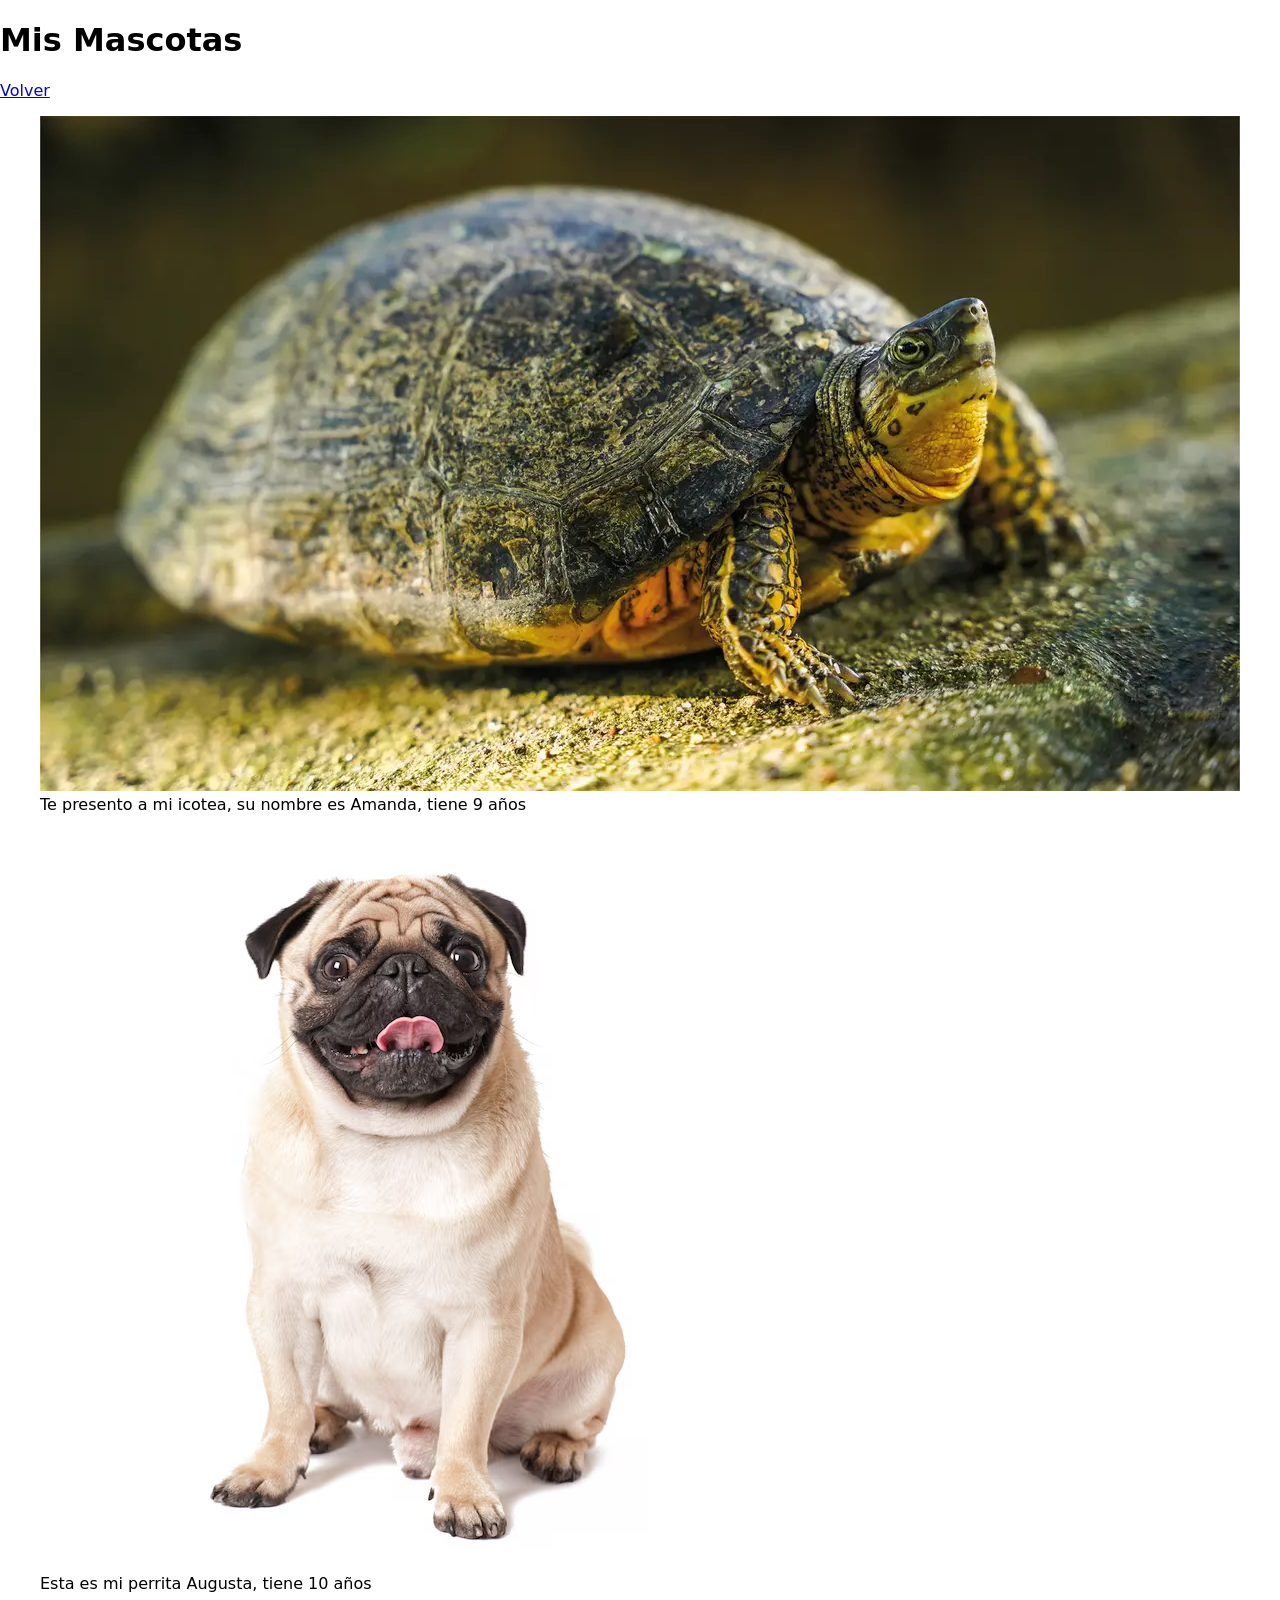
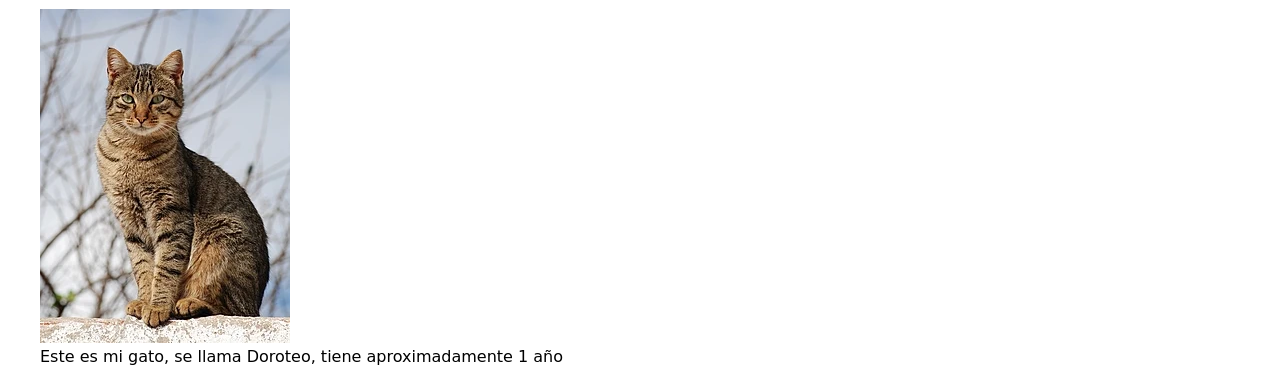
==== HTML/mascotas.html @ 82df850d "trabajando en el css" ====
<!DOCTYPE html>
<html lang="en">
<head>
    <meta charset="UTF-8">
    <meta name="viewport" content="width=device-width, initial-scale=1.0">
    <title>Document</title>
    <link rel="stylesheet" href="../styles/mascotas.css">
</head>
<body>
    <header class="encabezado">
        <h1 class="title-mascotas">Mis Mascotas</h1>
        <nav class="navegacion-panel">
            <div><a class="link-home" href="./index.html">Volver</a></div>
        </nav>
    </header>
    <main class="contenedor-mascotas">
        <section class="contenedor-imagenes">
            <figure class="contenedor-imagen-mascota">
                <img class="imagen-mascota" src="../mascotas-images/img-galeria-3-icotea-colombiana.webp" alt="la imagen de mi icotea 'Amanda'">
                <figcaption class="description-mascota">Te presento a mi icotea, su nombre es Amanda, tiene 9 años</figcaption>
            </figure>
            <figure class="contenedor-imagen-mascota">
                <img class="imagen-mascota" src="../mascotas-images/perro-pug-aislado-sobre-fondo-blanco_2829-11416.avif" alt="la imagen de mi perra 'Augusta'">
                <figcaption class="description-mascota">Esta es mi perrita Augusta, tiene 10 años</figcaption>
            </figure>
            <figure class="contenedor-imagen-mascota">
                <img class="imagen-mascota" src="../mascotas-images/Cat_November_2010-1a.jpg.webp" alt="la imagen de mi gato 'Doroteo'">
                <figcaption class="description-mascota">Este es mi gato, se llama Doroteo, tiene aproximadamente 1 año </figcaption>
            </figure>
        </section>
    </main>
</body>
</html>
---- styles/mascotas.css ----
body{
    padding: 0;
    margin: 0;
    width: 100vw;
    height: 100vh;
    box-sizing: border-box;
    font-family:system-ui, -apple-system, BlinkMacSystemFont, 'Segoe UI', Roboto, Oxygen, Ubuntu, Cantarell, 'Open Sans', 'Helvetica Neue', sans-serif;
}
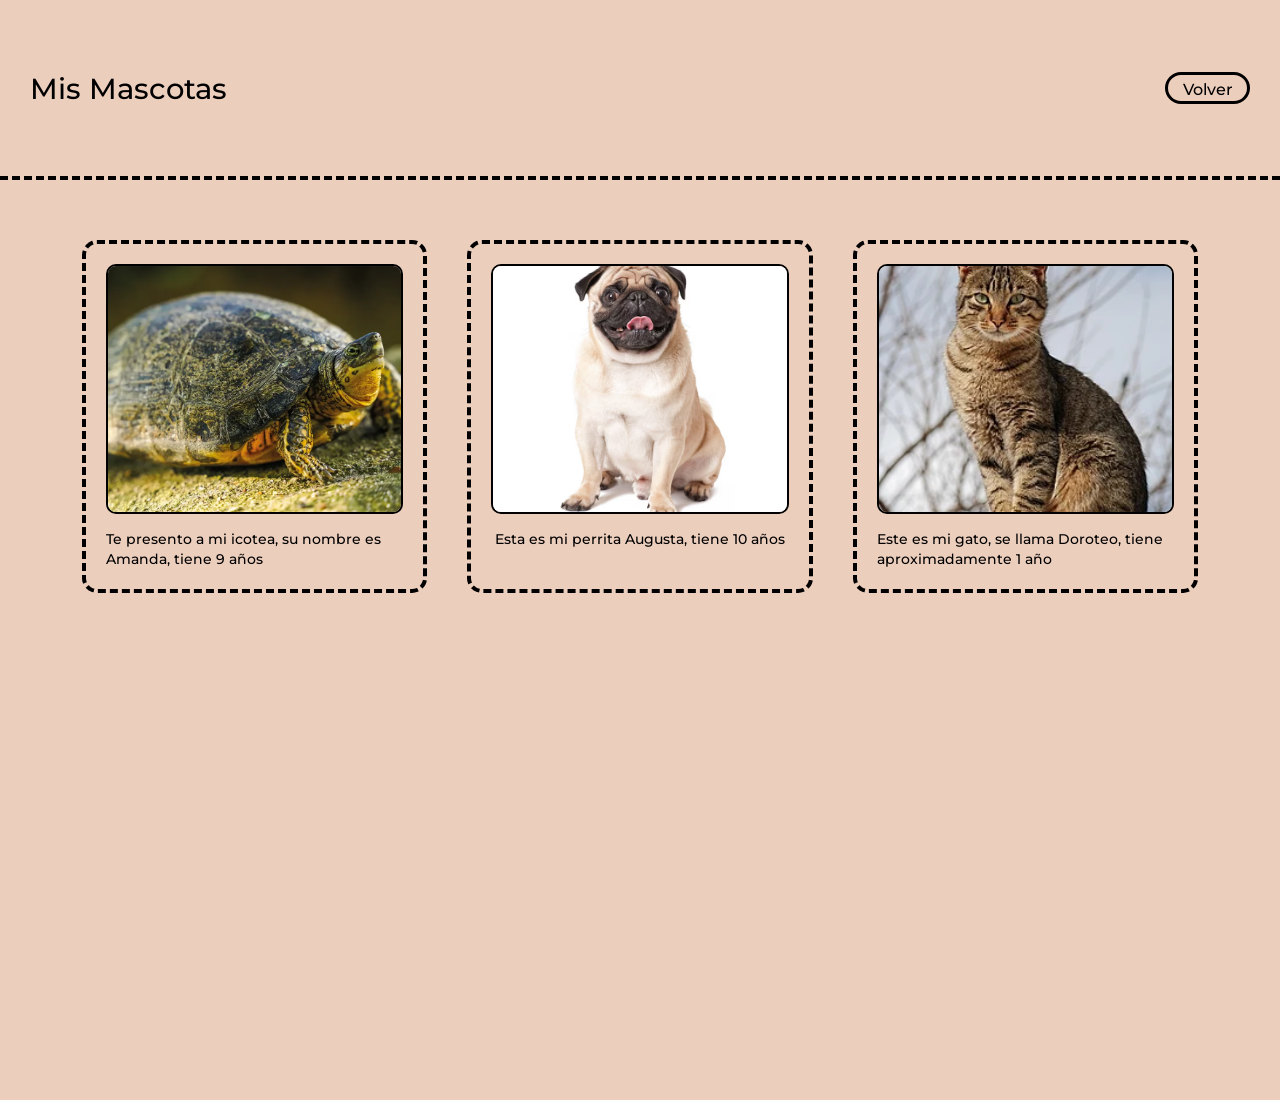
==== commit e2975e6a: "agregando correcciones y animaciones" ====
--- a/HTML/mascotas.html
+++ b/HTML/mascotas.html
@@ -5,6 +5,8 @@
     <meta name="viewport" content="width=device-width, initial-scale=1.0">
     <title>Document</title>
     <link rel="stylesheet" href="../styles/mascotas.css">
+    <!--fuente-->
+    <link href="https://fonts.googleapis.com/css2?family=Montserrat:wght@600;700&display=swap" rel="stylesheet">
 </head>
 <body>
     <header class="encabezado">
--- a/styles/mascotas.css
+++ b/styles/mascotas.css
@@ -1,8 +1,110 @@
-body{
+*, *::before, *::after {
+    margin: 0;
     padding: 0;
-    margin: 0;
-    width: 100vw;
-    height: 100vh;
     box-sizing: border-box;
-    font-family:system-ui, -apple-system, BlinkMacSystemFont, 'Segoe UI', Roboto, Oxygen, Ubuntu, Cantarell, 'Open Sans', 'Helvetica Neue', sans-serif;
+}
+
+body {
+    background-color: #eccebd; /* Mismo fondo que tu index */
+    font-family: 'Montserrat', sans-serif;
+    min-height: 100vh;
+}
+
+/* Reutilizando el estilo de tu encabezado fixed */
+.encabezado {
+    display: flex;
+    flex-direction: row;
+    width: 100%;
+    height: 20%;
+    justify-content: space-between;
+    align-items: center;
+    border-bottom: 4px dashed black;
+    padding: 30px;
+    position: fixed;
+    top: 0;
+    left: 0;
+    background-color: #eccebd;
+    z-index: 1000;
+}
+
+.title-mascotas {
+    color: black;
+    font-weight: 500;
+    font-size: 1.8rem;
+}
+
+/* Botón volver con el estilo de tu nav original */
+.link-home {
+    display: inline-block;
+    color: black;
+    width: 85px;
+    height: 32px;
+    text-align: center;
+    text-decoration: none;
+    font-weight: 500;
+    border: solid 3px black;
+    border-radius: 50px;
+    padding: 5px;
+    transition: all ease-out 0.2s;
+}
+
+.link-home:hover {
+    background-color: rgb(200, 103, 13);
+    align-content: center;
+    width: 100px;
+    height: 40px;
+    border-color: transparent;
+}
+
+/* Contenedor principal */
+.contenedor-mascotas {
+    margin-top: 200px; /* Espacio para el header fixed */
+    padding: 40px 20px;
+    display: flex;
+    justify-content: center;
+}
+
+/* Galería en Grid para que sea responsiva */
+.contenedor-imagenes {
+    display: grid;
+    grid-template-columns: repeat(auto-fit, minmax(300px, 1fr));
+    gap: 40px;
+    width: 90%;
+    max-width: 1200px;
+}
+
+/* Las "cartas" de las mascotas */
+.contenedor-imagen-mascota {
+    display: flex;
+    flex-direction: column;
+    align-items: center;
+    background-color: transparent;
+    border: 4px dashed black; /* Estilo dashed de tus secciones */
+    border-radius: 15px;
+    padding: 20px;
+    transition: all ease-out 0.3s;
+}
+
+.contenedor-imagen-mascota:hover {
+
+    transform: translateY(-10px); /* Pequeño salto hacia arriba */
+    border-color: rgb(200, 103, 13);
+}
+
+/* Estilo de las imágenes */
+.imagen-mascota {
+    width: 100%;
+    height: 250px;
+    object-fit: cover; /* Para que las fotos no se deformen */
+    border-radius: 10px;
+    border: 2px solid black;
+    margin-bottom: 15px;
+}
+
+/* Pie de foto */
+.description-mascota {
+    font-weight: 500;
+    color: black;
+    line-height: 1.4;
+    font-size: 0.9rem;
 }
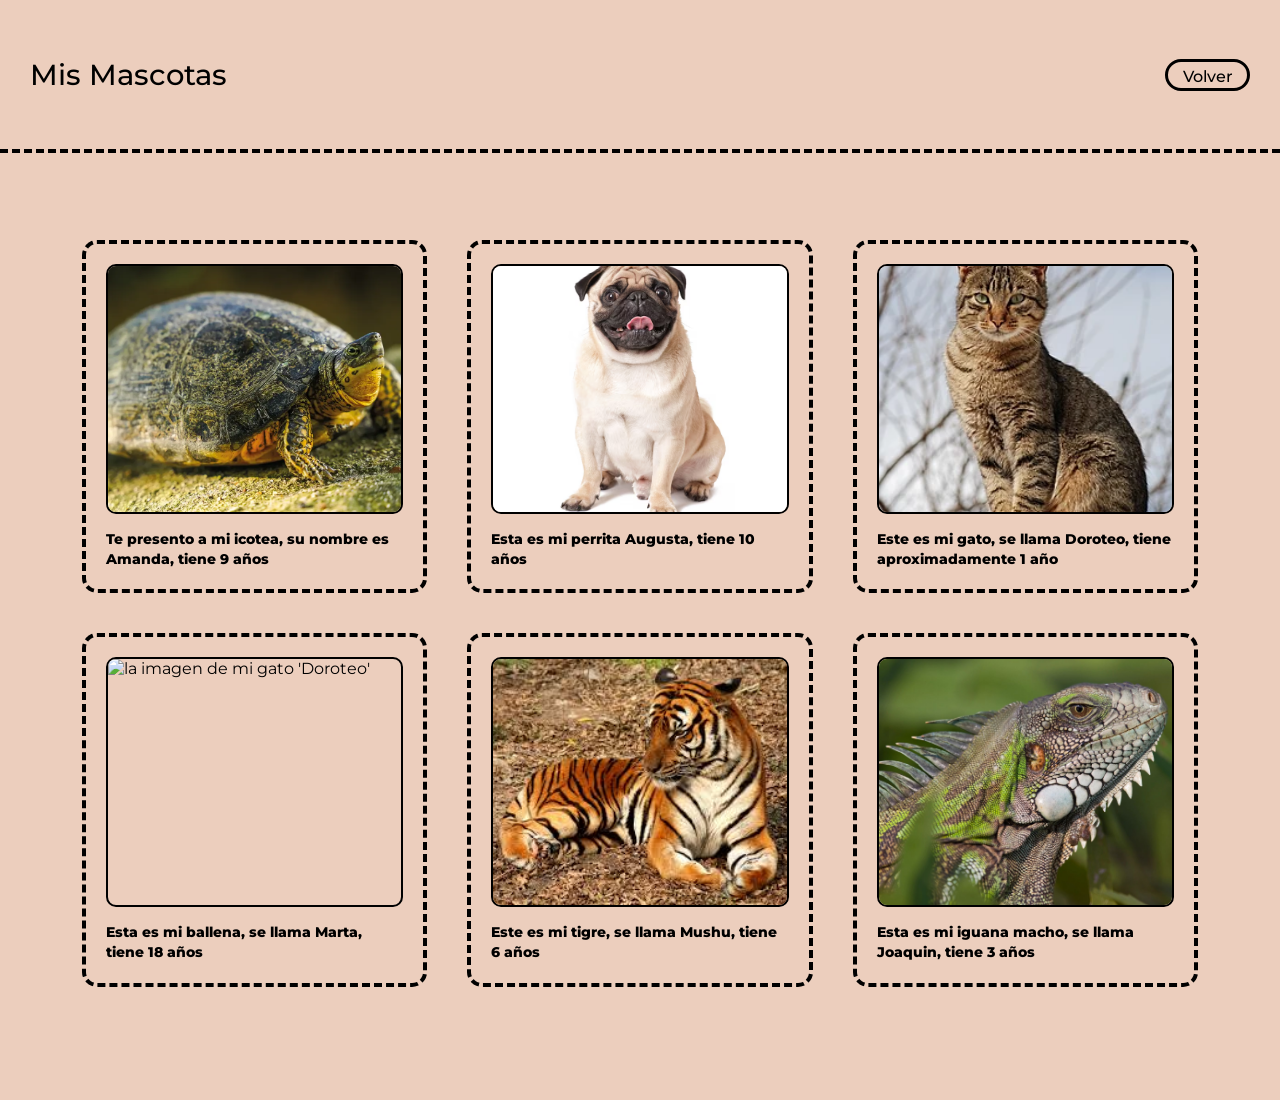
==== commit e52ad826: "agregadas nuevas mascotas" ====
--- a/HTML/mascotas.html
+++ b/HTML/mascotas.html
@@ -29,6 +29,18 @@
                 <img class="imagen-mascota" src="../mascotas-images/Cat_November_2010-1a.jpg.webp" alt="la imagen de mi gato 'Doroteo'">
                 <figcaption class="description-mascota">Este es mi gato, se llama Doroteo, tiene aproximadamente 1 año </figcaption>
             </figure>
+            <figure class="contenedor-imagen-mascota">
+                <img class="imagen-mascota" src="../mascotas-images/Humpback_whale_(Megaptera_novaeangliae)_calf_Moorea_2.jpg" alt="la imagen de mi gato 'Doroteo'">
+                <figcaption class="description-mascota">Esta es mi ballena, se llama Marta, tiene 18 años </figcaption>
+            </figure>
+            <figure class="contenedor-imagen-mascota">
+                <img class="imagen-mascota" src="../mascotas-images/mytiger.jpeg" alt="la imagen de mi gato 'Doroteo'">
+                <figcaption class="description-mascota">Este es mi tigre, se llama Mushu, tiene 6 años </figcaption>
+            </figure>
+            <figure class="contenedor-imagen-mascota">
+                <img class="imagen-mascota" src="../mascotas-images/green-iguana.jpg" alt="la imagen de mi gato 'Doroteo'">
+                <figcaption class="description-mascota">Esta es mi iguana macho, se llama Joaquin, tiene 3 años </figcaption>
+            </figure>
         </section>
     </main>
 </body>
--- a/styles/mascotas.css
+++ b/styles/mascotas.css
@@ -15,7 +15,7 @@
     display: flex;
     flex-direction: row;
     width: 100%;
-    height: 20%;
+    height: 17%;
     justify-content: space-between;
     align-items: center;
     border-bottom: 4px dashed black;
@@ -103,7 +103,7 @@
 
 /* Pie de foto */
 .description-mascota {
-    font-weight: 500;
+    font-weight: 800;
     color: black;
     line-height: 1.4;
     font-size: 0.9rem;
